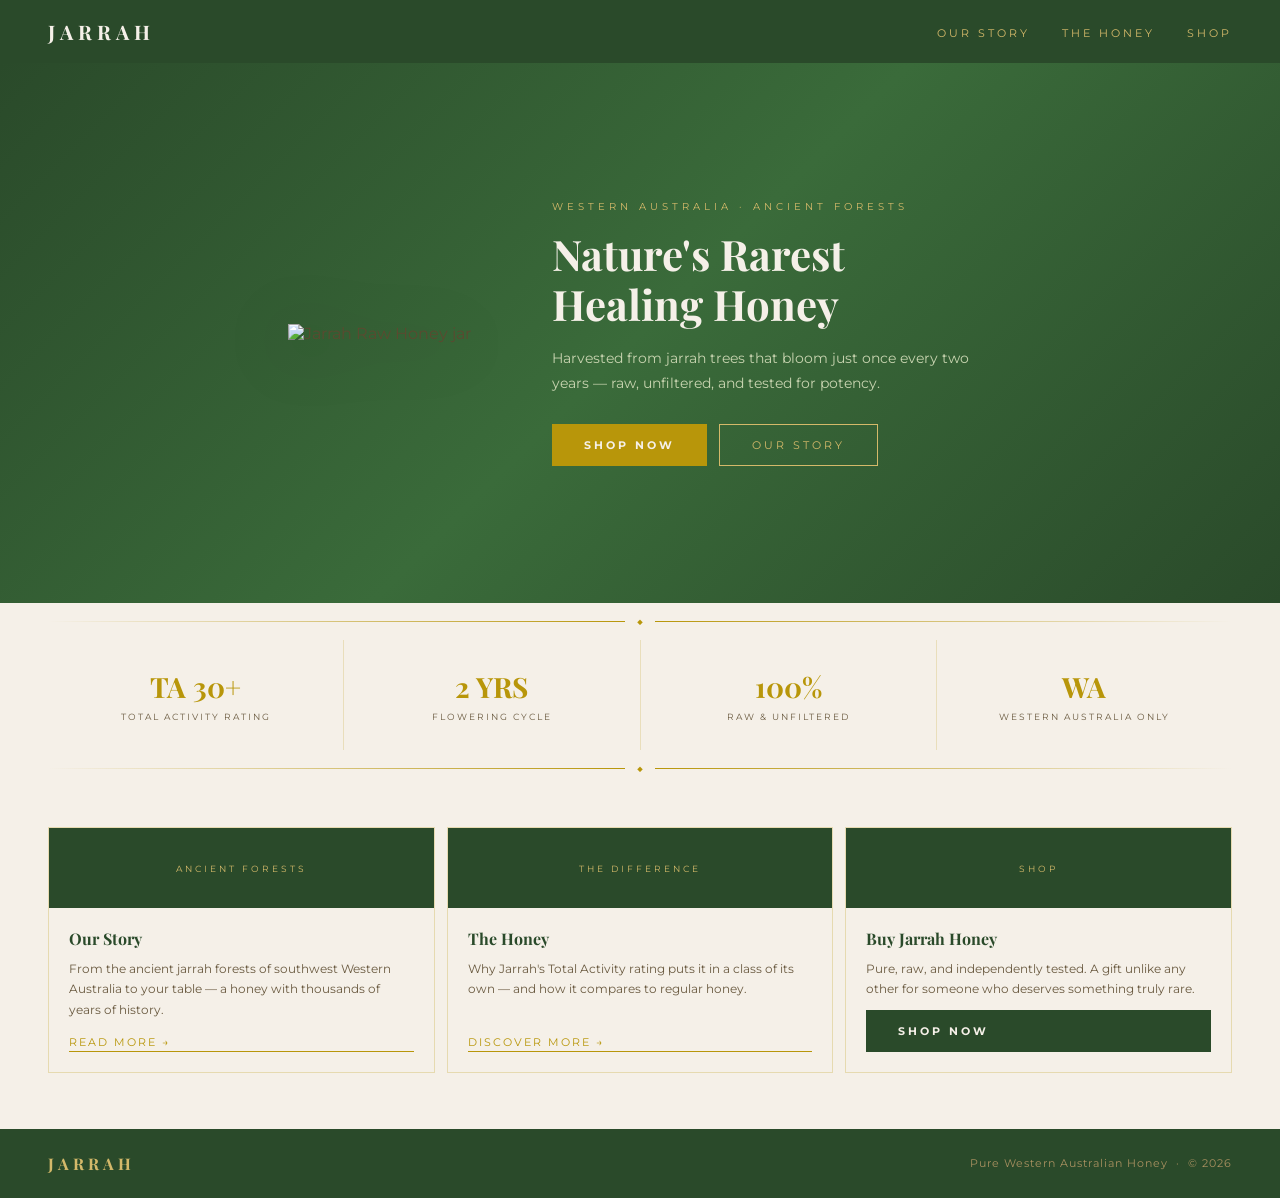
==== index.html @ ee417245 "feat: add homepage with hero, stat bar, and teaser panels" ====
<!DOCTYPE html>
<html lang="en">
<head>
  <meta charset="UTF-8">
  <meta name="viewport" content="width=device-width, initial-scale=1.0">
  <title>Jarrah Honey — Pure Western Australian Honey</title>
  <link rel="preconnect" href="https://fonts.googleapis.com">
  <link rel="preconnect" href="https://fonts.gstatic.com" crossorigin>
  <link href="https://fonts.googleapis.com/css2?family=Playfair+Display:ital,wght@0,700;1,400&family=Montserrat:wght@400;600;700&display=swap" rel="stylesheet">
  <link rel="stylesheet" href="styles.css">
</head>
<body>

  <nav class="site-nav">
    <a href="index.html" class="nav-logo">JARRAH</a>
    <ul class="nav-links">
      <li><a href="story.html" class="nav-link">OUR STORY</a></li>
      <li><a href="honey.html" class="nav-link">THE HONEY</a></li>
      <li><a href="shop.html" class="nav-link">SHOP</a></li>
    </ul>
  </nav>

  <section class="hero-section">
    <div class="hero-image">
      <img src="assets/jarrah-honey-jar.png" alt="Jarrah Raw Honey jar">
    </div>
    <div class="hero-copy">
      <p class="hero-eyebrow">Western Australia · Ancient Forests</p>
      <h1 class="hero-title">Nature's Rarest<br>Healing Honey</h1>
      <p class="hero-tagline">Harvested from jarrah trees that bloom just once every two years — raw, unfiltered, and tested for potency.</p>
      <div class="hero-ctas">
        <a href="shop.html" class="btn-primary btn-primary--gold">Shop Now</a>
        <a href="story.html" class="btn-secondary">Our Story</a>
      </div>
    </div>
  </section>

  <div class="section-divider"><span class="section-divider-gem">◆</span></div>

  <div class="stat-bar">
    <div class="stat-item">
      <div class="stat-value">TA 30+</div>
      <div class="stat-label">Total Activity Rating</div>
    </div>
    <div class="stat-item">
      <div class="stat-value">2 YRS</div>
      <div class="stat-label">Flowering Cycle</div>
    </div>
    <div class="stat-item">
      <div class="stat-value">100%</div>
      <div class="stat-label">Raw &amp; Unfiltered</div>
    </div>
    <div class="stat-item">
      <div class="stat-value">WA</div>
      <div class="stat-label">Western Australia Only</div>
    </div>
  </div>

  <div class="section-divider"><span class="section-divider-gem">◆</span></div>

  <div class="teaser-grid">
    <div class="teaser-card">
      <div class="teaser-card__banner">
        <span class="teaser-card__banner-label">Ancient Forests</span>
      </div>
      <div class="teaser-card__body">
        <h2 class="teaser-card__title">Our Story</h2>
        <p class="teaser-card__desc">From the ancient jarrah forests of southwest Western Australia to your table — a honey with thousands of years of history.</p>
        <a href="story.html" class="btn-text">Read More →</a>
      </div>
    </div>
    <div class="teaser-card">
      <div class="teaser-card__banner">
        <span class="teaser-card__banner-label">The Difference</span>
      </div>
      <div class="teaser-card__body">
        <h2 class="teaser-card__title">The Honey</h2>
        <p class="teaser-card__desc">Why Jarrah's Total Activity rating puts it in a class of its own — and how it compares to regular honey.</p>
        <a href="honey.html" class="btn-text">Discover More →</a>
      </div>
    </div>
    <div class="teaser-card">
      <div class="teaser-card__banner">
        <span class="teaser-card__banner-label">Shop</span>
      </div>
      <div class="teaser-card__body">
        <h2 class="teaser-card__title">Buy Jarrah Honey</h2>
        <p class="teaser-card__desc">Pure, raw, and independently tested. A gift unlike any other for someone who deserves something truly rare.</p>
        <a href="shop.html" class="btn-primary">Shop Now</a>
      </div>
    </div>
  </div>

  <footer class="site-footer">
    <div class="footer-inner">
      <span class="footer-logo">JARRAH</span>
      <span class="footer-copy">Pure Western Australian Honey &nbsp;·&nbsp; © 2026</span>
    </div>
  </footer>

</body>
</html>
---- styles.css ----
@import url('https://fonts.googleapis.com/css2?family=Playfair+Display:ital,wght@0,700;1,400&family=Montserrat:wght@400;600;700&display=swap');

/* ── Variables ── */
:root {
  --color-deep-green: #2a4a2a;
  --color-mid-green:  #3a6b3a;
  --color-ivory:      #f5f0e8;
  --color-ivory-dark: #f0ebe0;
  --color-gold:       #b8960a;
  --color-gold-light: #d4b96a;
  --color-gold-aged:  #a89060;
  --color-body:       #5a4a30;
  --color-body-light: #6a5a40;
  --color-cream-text: #f5f0e8;
  --font-serif: 'Playfair Display', Georgia, serif;
  --font-sans:  'Montserrat', sans-serif;
}

/* ── Reset ── */
*, *::before, *::after { box-sizing: border-box; margin: 0; padding: 0; }
body { font-family: var(--font-sans); background: var(--color-ivory); color: var(--color-body); }
a { text-decoration: none; color: inherit; }
img { max-width: 100%; display: block; }
ul { list-style: none; }

/* ── Navigation ── */
.site-nav {
  background: var(--color-deep-green);
  display: flex;
  justify-content: space-between;
  align-items: center;
  padding: 18px 48px;
}
.nav-logo {
  font-family: var(--font-serif);
  font-size: 20px;
  letter-spacing: 5px;
  color: var(--color-cream-text);
  font-weight: 700;
}
.nav-links { display: flex; gap: 32px; }
.nav-link {
  font-size: 11px;
  letter-spacing: 3px;
  color: var(--color-gold-light);
  text-transform: uppercase;
  transition: color 0.2s;
}
.nav-link:hover,
.nav-link.active {
  border-bottom: 1px solid var(--color-gold-light);
  padding-bottom: 2px;
}

/* ── Footer ── */
.site-footer {
  background: var(--color-deep-green);
  padding: 24px 48px;
}
.footer-inner {
  display: flex;
  justify-content: space-between;
  align-items: center;
}
.footer-logo {
  font-family: var(--font-serif);
  font-size: 16px;
  letter-spacing: 4px;
  color: var(--color-gold-light);
  font-weight: 700;
}
.footer-copy {
  font-size: 11px;
  letter-spacing: 1px;
  color: var(--color-gold-aged);
}

/* ── Section Divider ── */
.section-divider {
  display: flex;
  align-items: center;
  gap: 12px;
  padding: 0 48px;
  background: var(--color-ivory);
}
.section-divider::before,
.section-divider::after {
  content: '';
  flex: 1;
  height: 1px;
}
.section-divider::before { background: linear-gradient(90deg, transparent, var(--color-gold)); }
.section-divider::after  { background: linear-gradient(90deg, var(--color-gold), transparent); }
.section-divider-gem {
  color: var(--color-gold);
  font-size: 10px;
  padding: 12px 0;
}

/* ── Buttons ── */
.btn-primary {
  display: inline-block;
  background: var(--color-deep-green);
  color: var(--color-cream-text);
  padding: 14px 32px;
  font-size: 11px;
  letter-spacing: 3px;
  text-transform: uppercase;
  font-weight: 700;
  cursor: pointer;
  transition: background 0.2s;
}
.btn-primary:hover { background: var(--color-mid-green); }
.btn-primary--gold { background: var(--color-gold); color: var(--color-ivory); }
.btn-primary--gold:hover { background: var(--color-gold-aged); }
.btn-secondary {
  display: inline-block;
  border: 1px solid var(--color-gold-light);
  color: var(--color-gold-light);
  padding: 13px 32px;
  font-size: 11px;
  letter-spacing: 3px;
  text-transform: uppercase;
  cursor: pointer;
  transition: all 0.2s;
}
.btn-secondary:hover { background: var(--color-gold-light); color: var(--color-deep-green); }
.btn-text {
  display: inline-block;
  color: var(--color-gold);
  font-size: 11px;
  letter-spacing: 2px;
  text-transform: uppercase;
  border-bottom: 1px solid var(--color-gold);
  padding-bottom: 2px;
}

/* ── Page Hero (inner pages) ── */
.page-hero {
  background: var(--color-deep-green);
  text-align: center;
  padding: 56px 48px;
}
.page-hero__eyebrow {
  color: var(--color-gold-light);
  font-size: 10px;
  letter-spacing: 4px;
  text-transform: uppercase;
  margin-bottom: 14px;
}
.page-hero__title {
  font-family: var(--font-serif);
  font-size: 36px;
  font-weight: 700;
  color: var(--color-cream-text);
}

/* ── Stat Bar ── */
.stat-bar {
  display: flex;
  background: var(--color-ivory);
  padding: 0 48px;
}
.stat-item {
  flex: 1;
  text-align: center;
  padding: 28px 16px;
  border-right: 1px solid rgba(184, 150, 10, 0.2);
}
.stat-item:last-child { border-right: none; }
.stat-value {
  font-family: var(--font-serif);
  font-size: 28px;
  font-weight: 700;
  color: var(--color-gold);
  margin-bottom: 6px;
}
.stat-label {
  font-size: 9px;
  letter-spacing: 2px;
  text-transform: uppercase;
  color: var(--color-body-light);
}

/* ── Hero Section (index.html) ── */
.hero-section {
  background: linear-gradient(135deg, var(--color-deep-green) 0%, var(--color-mid-green) 50%, var(--color-deep-green) 100%);
  display: flex;
  align-items: center;
  justify-content: center;
  gap: 64px;
  padding: 80px 48px;
  min-height: 60vh;
}
.hero-image { width: 200px; flex-shrink: 0; }
.hero-image img { width: 100%; filter: drop-shadow(0 8px 32px rgba(0,0,0,0.4)); }
.hero-copy { max-width: 440px; }
.hero-eyebrow {
  font-size: 10px;
  letter-spacing: 4px;
  text-transform: uppercase;
  color: var(--color-gold-light);
  margin-bottom: 16px;
}
.hero-title {
  font-family: var(--font-serif);
  font-size: 42px;
  font-weight: 700;
  color: var(--color-cream-text);
  line-height: 1.2;
  margin-bottom: 16px;
}
.hero-tagline {
  font-size: 14px;
  line-height: 1.8;
  color: #c8d4b0;
  margin-bottom: 28px;
}
.hero-ctas { display: flex; gap: 12px; flex-wrap: wrap; }

/* ── Teaser Grid (index.html) ── */
.teaser-grid {
  display: flex;
  padding: 40px 48px 56px;
  background: var(--color-ivory);
  gap: 12px;
}
.teaser-card {
  flex: 1;
  border: 1px solid rgba(184, 150, 10, 0.25);
  display: flex;
  flex-direction: column;
}
.teaser-card__banner {
  background: var(--color-deep-green);
  height: 80px;
  display: flex;
  align-items: center;
  justify-content: center;
}
.teaser-card__banner-label {
  color: var(--color-gold-light);
  font-size: 9px;
  letter-spacing: 3px;
  text-transform: uppercase;
}
.teaser-card__body {
  padding: 20px;
  display: flex;
  flex-direction: column;
  gap: 10px;
  flex: 1;
}
.teaser-card__title {
  font-family: var(--font-serif);
  font-size: 16px;
  font-weight: 700;
  color: var(--color-deep-green);
}
.teaser-card__desc {
  font-size: 12px;
  line-height: 1.7;
  color: var(--color-body-light);
  flex: 1;
}

/* ── Content Sections (story.html) ── */
.content-section {
  display: flex;
  align-items: stretch;
  margin: 48px 0;
}
.content-section__panel {
  width: 280px;
  flex-shrink: 0;
  background: var(--color-deep-green);
  display: flex;
  align-items: center;
  justify-content: center;
}
.content-section__panel-label {
  color: var(--color-gold-light);
  font-size: 9px;
  letter-spacing: 4px;
  text-transform: uppercase;
  writing-mode: vertical-rl;
  transform: rotate(180deg);
}
.content-section__copy {
  flex: 1;
  padding: 48px 64px;
}
.content-section--alt { background: var(--color-ivory-dark); }
.content-section--reverse { flex-direction: row-reverse; }
.content-section__eyebrow {
  font-size: 9px;
  letter-spacing: 3px;
  text-transform: uppercase;
  color: var(--color-gold);
  margin-bottom: 12px;
}
.content-section__title {
  font-family: var(--font-serif);
  font-size: 26px;
  font-weight: 700;
  color: var(--color-deep-green);
  margin-bottom: 16px;
}
.content-section__body {
  font-size: 14px;
  line-height: 1.9;
  color: var(--color-body);
  max-width: 540px;
}

/* ── Story CTA ── */
.story-cta {
  text-align: center;
  padding: 40px 48px;
  border-top: 1px solid rgba(184, 150, 10, 0.2);
}
.story-cta__label {
  font-size: 13px;
  color: var(--color-body-light);
  letter-spacing: 1px;
  margin-bottom: 20px;
}

/* ── TA Panel (honey.html) ── */
.ta-panel {
  background: var(--color-deep-green);
  display: flex;
  align-items: center;
  gap: 40px;
  padding: 40px 48px;
  margin: 48px 48px 0;
}
.ta-panel__stat { text-align: center; flex-shrink: 0; }
.ta-panel__value {
  font-family: var(--font-serif);
  font-size: 52px;
  font-weight: 700;
  color: var(--color-gold-light);
  line-height: 1;
  margin-bottom: 8px;
}
.ta-panel__label {
  font-size: 9px;
  letter-spacing: 3px;
  text-transform: uppercase;
  color: var(--color-gold-aged);
}
.ta-panel__divider {
  width: 1px;
  height: 64px;
  background: rgba(212, 185, 106, 0.3);
  flex-shrink: 0;
}
.ta-panel__copy {
  font-size: 14px;
  line-height: 1.8;
  color: #c8d4b0;
}

/* ── Comparison Table (honey.html) ── */
.comparison-section { padding: 40px 48px 56px; }
.comparison-label {
  font-size: 10px;
  letter-spacing: 3px;
  text-transform: uppercase;
  color: var(--color-gold);
  margin-bottom: 20px;
}
.comparison-table {
  width: 100%;
  border-collapse: collapse;
  border: 1px solid rgba(184, 150, 10, 0.2);
}
.comparison-table thead tr { background: var(--color-deep-green); }
.comparison-table th {
  padding: 14px 20px;
  font-size: 10px;
  letter-spacing: 2px;
  text-transform: uppercase;
  color: var(--color-gold-light);
  text-align: left;
  font-weight: 600;
}
.comparison-table td {
  padding: 14px 20px;
  font-size: 13px;
  color: var(--color-body);
  border-bottom: 1px solid rgba(184, 150, 10, 0.15);
}
.comparison-table tbody tr:nth-child(even) { background: var(--color-ivory-dark); }
.comparison-table td.highlight { color: var(--color-deep-green); font-weight: 700; }
.comparison-table td.muted { color: var(--color-gold-aged); }
.comparison-cta { text-align: center; padding-top: 32px; }

/* ── Product Showcase (shop.html) ── */
.product-showcase {
  display: flex;
  gap: 64px;
  align-items: flex-start;
  padding: 56px 48px;
}
.product-showcase__image { flex-shrink: 0; width: 280px; }
.product-showcase__image img {
  width: 100%;
  filter: drop-shadow(0 8px 32px rgba(42, 74, 42, 0.2));
}
.product-showcase__details {
  flex: 1;
  display: flex;
  flex-direction: column;
  gap: 20px;
}
.product-showcase__origin {
  font-size: 10px;
  letter-spacing: 3px;
  text-transform: uppercase;
  color: var(--color-gold);
}
.product-showcase__name {
  font-family: var(--font-serif);
  font-size: 34px;
  font-weight: 700;
  color: var(--color-deep-green);
  line-height: 1.2;
}
.product-features {
  display: flex;
  flex-direction: column;
  gap: 12px;
}
.product-features li {
  display: flex;
  align-items: center;
  gap: 12px;
  font-size: 14px;
  line-height: 1.6;
  color: var(--color-body);
}
.product-features li::before {
  content: '';
  width: 5px;
  height: 5px;
  background: var(--color-gold);
  border-radius: 50%;
  flex-shrink: 0;
}
.product-cta-group {
  display: flex;
  flex-direction: column;
  gap: 10px;
  align-items: flex-start;
}
.product-cta-note {
  font-size: 11px;
  color: var(--color-gold-aged);
  letter-spacing: 1px;
}

/* ── Gift Quote (shop.html) ── */
.gift-quote {
  background: var(--color-deep-green);
  text-align: center;
  padding: 36px 48px;
  margin: 0 48px 56px;
}
.gift-quote__text {
  font-family: var(--font-serif);
  font-style: italic;
  font-size: 20px;
  color: var(--color-gold-light);
  line-height: 1.6;
}

/* ── Responsive ── */
@media (max-width: 768px) {
  .site-nav { padding: 16px 24px; }
  .nav-links { gap: 16px; }
  .nav-link { font-size: 10px; letter-spacing: 2px; }

  .hero-section {
    flex-direction: column;
    padding: 48px 24px;
    gap: 32px;
    text-align: center;
    min-height: auto;
  }
  .hero-image { width: 140px; margin: 0 auto; }
  .hero-title { font-size: 30px; }
  .hero-ctas { justify-content: center; }

  .section-divider { padding: 0 24px; }

  .stat-bar { flex-wrap: wrap; padding: 0 24px; }
  .stat-item {
    flex: 1 1 50%;
    border-right: none;
    border-bottom: 1px solid rgba(184, 150, 10, 0.2);
  }
  .stat-item:nth-child(odd) { border-right: 1px solid rgba(184, 150, 10, 0.2); }
  .stat-item:nth-last-child(-n+2) { border-bottom: none; }

  .teaser-grid { flex-direction: column; padding: 32px 24px; }

  .page-hero { padding: 40px 24px; }
  .page-hero__title { font-size: 26px; }

  .content-section { flex-direction: column !important; margin: 32px 0; }
  .content-section__panel { width: 100%; height: 56px; }
  .content-section__panel-label { writing-mode: horizontal-tb; transform: none; }
  .content-section__copy { padding: 28px 24px; }
  .content-section__title { font-size: 20px; }

  .story-cta { padding: 32px 24px; }

  .ta-panel {
    flex-direction: column;
    gap: 20px;
    padding: 28px 24px;
    margin: 32px 24px 0;
    text-align: center;
  }
  .ta-panel__divider { width: 60px; height: 1px; }

  .comparison-section { padding: 32px 24px 48px; }
  .comparison-table th,
  .comparison-table td { padding: 10px 12px; font-size: 12px; }

  .product-showcase { flex-direction: column; padding: 32px 24px; gap: 32px; }
  .product-showcase__image { width: 200px; margin: 0 auto; }
  .product-showcase__name { font-size: 26px; }

  .gift-quote { margin: 0 24px 40px; padding: 28px 24px; }
  .gift-quote__text { font-size: 16px; }

  .site-footer { padding: 20px 24px; }
  .footer-inner { flex-direction: column; gap: 8px; text-align: center; }
}
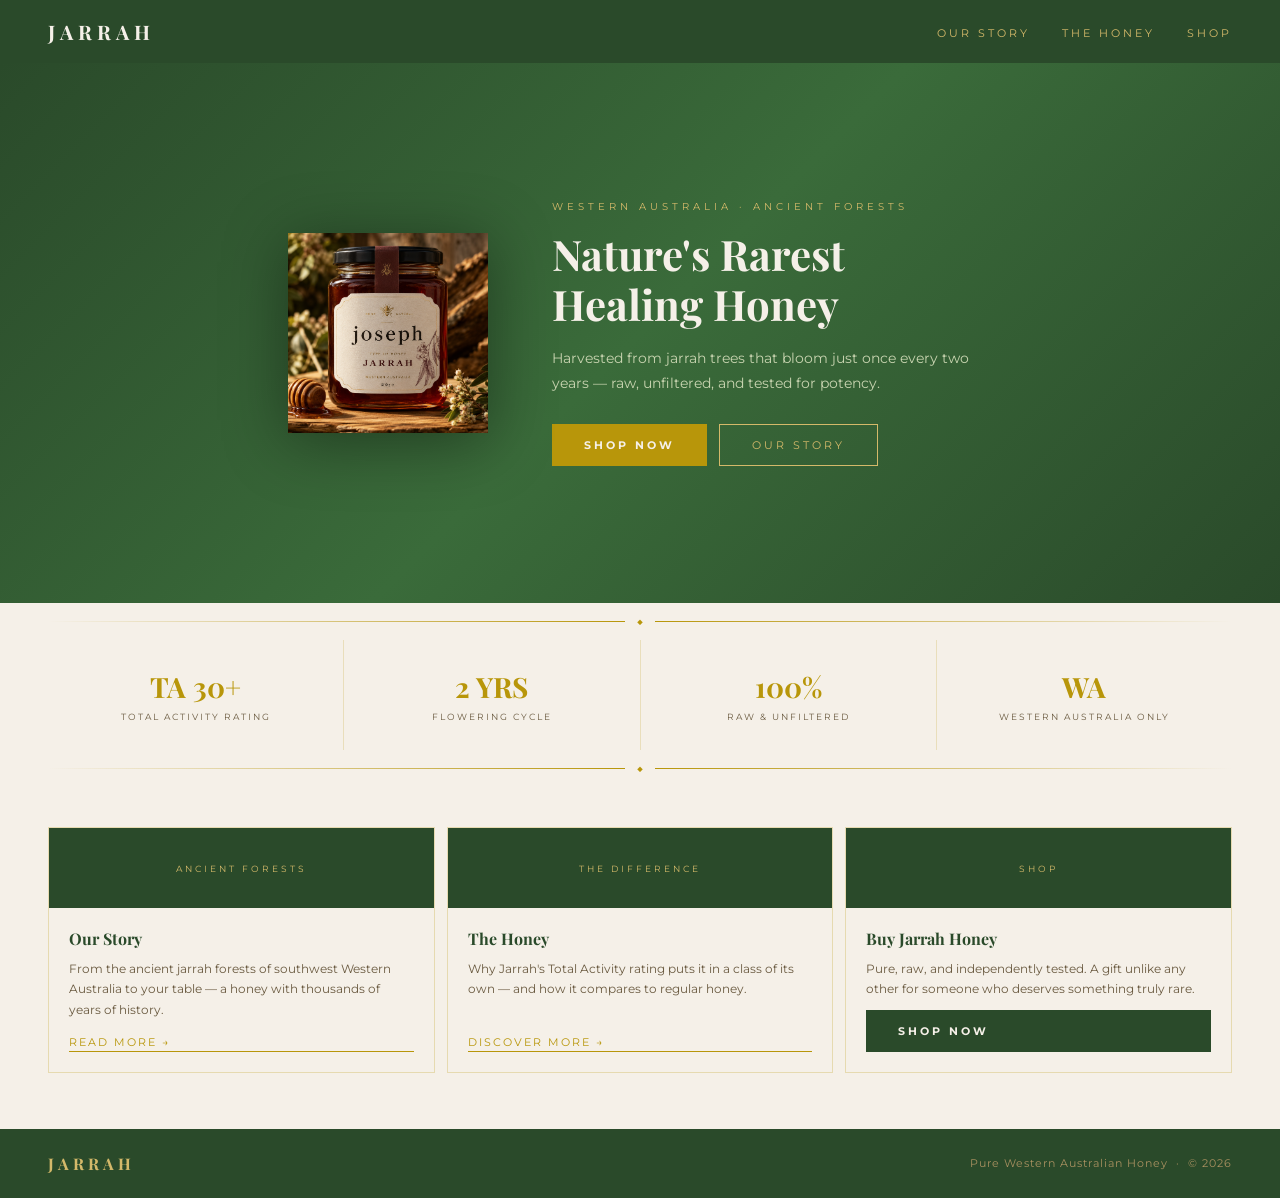
==== commit 8d237977: "feat: add JavaScript with mobile hamburger menu and scroll fade-in animations Co-Authored-By: Claude" ====
--- a/index.html
+++ b/index.html
@@ -13,6 +13,9 @@
 
   <nav class="site-nav">
     <a href="index.html" class="nav-logo">JARRAH</a>
+    <button class="nav-hamburger" aria-label="Toggle menu" aria-expanded="false">
+      <span></span><span></span><span></span>
+    </button>
     <ul class="nav-links">
       <li><a href="story.html" class="nav-link">OUR STORY</a></li>
       <li><a href="honey.html" class="nav-link">THE HONEY</a></li>
@@ -98,5 +101,6 @@
     </div>
   </footer>
 
+  <script src="main.js"></script>
 </body>
 </html>
--- a/styles.css
+++ b/styles.css
@@ -476,10 +476,52 @@
   line-height: 1.6;
 }
 
+/* ── Hamburger Menu ── */
+.nav-hamburger {
+  display: none;
+  flex-direction: column;
+  gap: 5px;
+  background: none;
+  border: none;
+  cursor: pointer;
+  padding: 4px;
+}
+.nav-hamburger span {
+  display: block;
+  width: 22px;
+  height: 2px;
+  background: var(--color-gold-light);
+  transition: all 0.3s;
+}
+
+/* ── Scroll Fade-in ── */
+.fade-in {
+  opacity: 0;
+  transform: translateY(24px);
+  transition: opacity 0.6s ease, transform 0.6s ease;
+}
+.fade-in.visible {
+  opacity: 1;
+  transform: translateY(0);
+}
+
 /* ── Responsive ── */
 @media (max-width: 768px) {
-  .site-nav { padding: 16px 24px; }
-  .nav-links { gap: 16px; }
+  .site-nav { padding: 16px 24px; position: relative; }
+  .nav-hamburger { display: flex; }
+  .nav-links {
+    display: none;
+    position: absolute;
+    top: 100%;
+    left: 0;
+    right: 0;
+    background: var(--color-deep-green);
+    flex-direction: column;
+    padding: 16px 24px 20px;
+    gap: 16px;
+    z-index: 100;
+  }
+  .nav-links.open { display: flex; }
   .nav-link { font-size: 10px; letter-spacing: 2px; }
 
   .hero-section {
